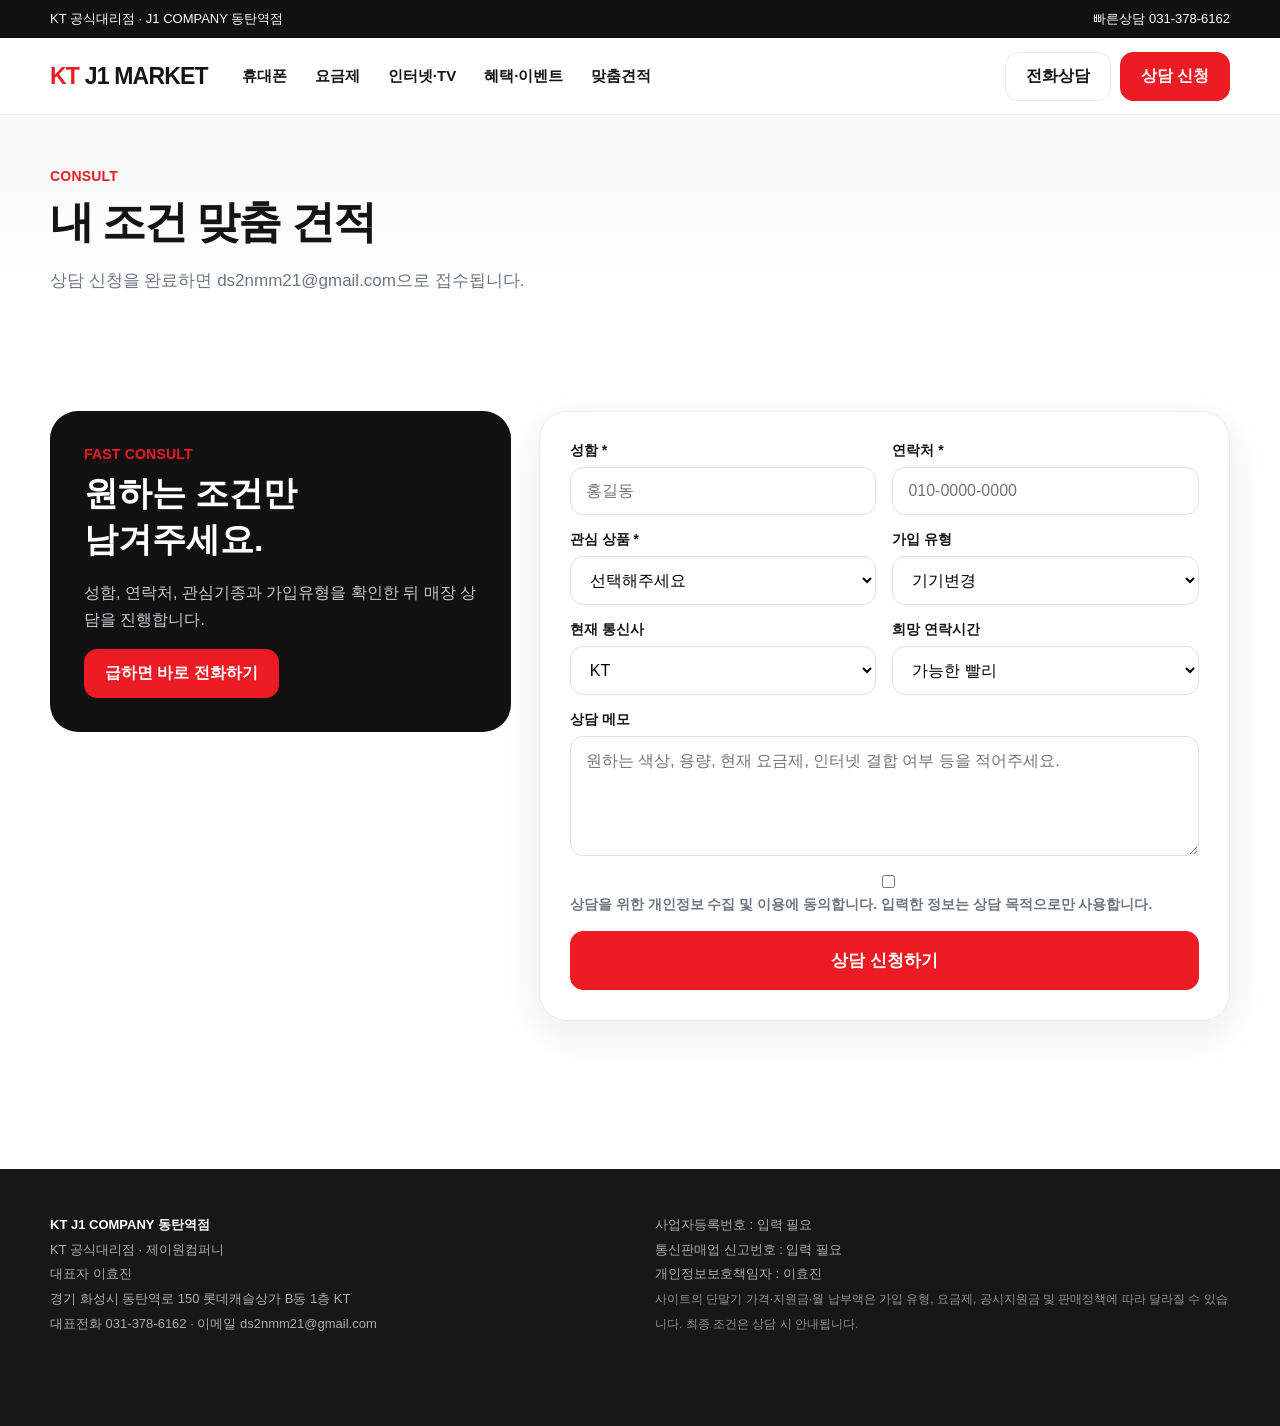
==== consult.html @ 05f2881f "Add files via upload" ====
<!doctype html><html lang="ko"><head><meta charset="utf-8"><meta name="viewport" content="width=device-width,initial-scale=1"><meta name="description" content="KT J1 COMPANY 동탄역점 휴대폰, 요금제, 인터넷TV 맞춤 상담"><title>상담 신청 | KT J1 MARKET</title><link rel="stylesheet" href="styles.css"></head><body><div class="top-strip"><div class="wrap"><span>KT 공식대리점 · J1 COMPANY 동탄역점</span><span>빠른상담 031-378-6162</span></div></div><header class="header"><div class="wrap header-row"><a class="brand" href="index.html"><b>KT</b> J1 MARKET</a><button class="menu-toggle">☰</button><nav class="nav"><a href="phones.html">휴대폰</a><a href="plans.html">요금제</a><a href="internet.html">인터넷·TV</a><a href="events.html">혜택·이벤트</a><a href="consult.html">맞춤견적</a></nav><div class="header-actions"><a class="btn" href="tel:0313786162">전화상담</a><a class="btn red" href="consult.html">상담 신청</a></div></div></header><main><section class="page-hero"><div class="wrap"><span class="eyebrow">CONSULT</span><h1>내 조건 맞춤 견적</h1><p>상담 신청을 완료하면 ds2nmm21@gmail.com으로 접수됩니다.</p></div></section><section class="section"><div class="wrap consult-wrap"><aside class="consult-copy"><span class="eyebrow">FAST CONSULT</span><h2>원하는 조건만<br>남겨주세요.</h2><p>성함, 연락처, 관심기종과 가입유형을 확인한 뒤 매장 상담을 진행합니다.</p><a class="btn red" href="tel:0313786162">급하면 바로 전화하기</a></aside><form class="form-card" action="https://formsubmit.co/ds2nmm21@gmail.com" method="POST"><input type="hidden" name="_subject" value="[KT J1 MARKET] 새로운 상담 신청"><input type="hidden" name="_next" value="https://jonecompany.github.io/dongtan-kt/thanks.html"><input type="hidden" name="_captcha" value="false"><div class="form-grid"><div class="field"><label>성함 *</label><input name="성함" required placeholder="홍길동"></div><div class="field"><label>연락처 *</label><input name="연락처" required inputmode="tel" placeholder="010-0000-0000"></div><div class="field"><label>관심 상품 *</label><select id="interest" name="관심상품" required><option value="">선택해주세요</option><option>Galaxy Z Fold8</option><option>Galaxy Z Flip8</option><option>Galaxy S26 Ultra</option><option>iPhone 17</option><option>iPhone 17 Pro</option><option>KT 모바일 요금제</option><option>인터넷·TV</option><option>기타</option></select></div><div class="field"><label>가입 유형</label><select name="가입유형"><option>기기변경</option><option>번호이동</option><option>신규가입</option><option>인터넷·TV 신규/변경</option></select></div><div class="field"><label>현재 통신사</label><select name="현재통신사"><option>KT</option><option>SKT</option><option>LG U+</option><option>알뜰폰</option><option>없음/기타</option></select></div><div class="field"><label>희망 연락시간</label><select name="희망연락시간"><option>가능한 빨리</option><option>오전</option><option>오후</option><option>저녁</option></select></div><div class="field full"><label>상담 메모</label><textarea name="상담메모" placeholder="원하는 색상, 용량, 현재 요금제, 인터넷 결합 여부 등을 적어주세요."></textarea></div><div class="field full"><label class="check"><input type="checkbox" required> 상담을 위한 개인정보 수집 및 이용에 동의합니다. 입력한 정보는 상담 목적으로만 사용합니다.</label></div><div class="field full"><button class="btn red" type="submit" style="width:100%;font-size:17px;padding:17px">상담 신청하기</button></div></div></form></div></section></main><footer class="footer"><div class="wrap footer-grid"><div><strong>KT J1 COMPANY 동탄역점</strong><br>KT 공식대리점 · 제이원컴퍼니<br>대표자 이효진<br>경기 화성시 동탄역로 150 롯데캐슬상가 B동 1층 KT<br>대표전화 031-378-6162 · 이메일 ds2nmm21@gmail.com</div><div>사업자등록번호 : 입력 필요<br>통신판매업 신고번호 : 입력 필요<br>개인정보보호책임자 : 이효진<br><span class="notice">사이트의 단말기 가격·지원금·월 납부액은 가입 유형, 요금제, 공시지원금 및 판매정책에 따라 달라질 수 있습니다. 최종 조건은 상담 시 안내됩니다.</span></div></div></footer><div class="bottom-bar"><a href="tel:0313786162">☎ 전화상담</a><a href="plans.html">요금제</a><a class="red" href="consult.html">견적 신청</a></div><script src="script.js"></script></body></html>
---- styles.css ----
:root{--kt:#ed1c24;--ink:#141414;--muted:#6f7682;--line:#e9ebef;--soft:#f6f7f9;--blue:#4776ff;--radius:24px;--shadow:0 14px 40px rgba(25,30,45,.08)}*{box-sizing:border-box}html{scroll-behavior:smooth}body{margin:0;font-family:Pretendard,-apple-system,BlinkMacSystemFont,"Segoe UI",Roboto,"Noto Sans KR",Arial,sans-serif;color:var(--ink);background:#fff}a{text-decoration:none;color:inherit}img{max-width:100%;display:block}.wrap{width:min(1180px,calc(100% - 40px));margin:auto}.top-strip{background:#111;color:#fff;font-size:13px}.top-strip .wrap{display:flex;justify-content:space-between;align-items:center;min-height:38px;gap:16px}.header{position:sticky;top:0;z-index:60;background:rgba(255,255,255,.94);backdrop-filter:blur(16px);border-bottom:1px solid rgba(0,0,0,.05)}.header-row{height:76px;display:flex;align-items:center;gap:34px}.brand{font-size:23px;font-weight:900;letter-spacing:-.8px;white-space:nowrap}.brand b{color:var(--kt)}.nav{display:flex;gap:28px;font-weight:700;font-size:15px;flex:1}.nav a:hover{color:var(--kt)}.header-actions{display:flex;gap:9px}.btn{display:inline-flex;align-items:center;justify-content:center;gap:8px;padding:13px 20px;border-radius:13px;font-weight:800;border:1px solid var(--line);background:#fff;cursor:pointer}.btn.red{background:var(--kt);border-color:var(--kt);color:#fff}.btn.dark{background:#111;color:#fff;border-color:#111}.hero{padding:32px 0 10px}.hero-grid{display:grid;grid-template-columns:1.3fr .7fr;gap:18px}.hero-main{min-height:485px;border-radius:30px;overflow:hidden;position:relative;background:#f2f2f2}.hero-main img{position:absolute;inset:0;width:100%;height:100%;object-fit:cover}.hero-overlay{position:absolute;inset:0;background:linear-gradient(90deg,rgba(0,0,0,.68) 0%,rgba(0,0,0,.32) 47%,rgba(0,0,0,.04) 72%)}.hero-copy{position:relative;z-index:2;color:#fff;padding:56px;max-width:610px}.eyebrow{font-weight:900;color:var(--kt);font-size:14px;letter-spacing:.2px}.hero-copy .eyebrow{color:#ff7075}.hero-copy h1{font-size:48px;line-height:1.08;letter-spacing:-2px;margin:12px 0 18px}.hero-copy p{font-size:18px;line-height:1.6;color:rgba(255,255,255,.86);margin:0 0 28px}.hero-side{display:grid;gap:18px}.mini-banner{border-radius:26px;padding:30px;min-height:233px;position:relative;overflow:hidden;background:linear-gradient(135deg,#fff1f2,#fff)}.mini-banner.blue{background:linear-gradient(135deg,#eef4ff,#f9fbff)}.mini-banner h3{font-size:27px;line-height:1.25;margin:8px 0 7px;letter-spacing:-1px}.mini-banner p{margin:0;color:var(--muted);line-height:1.5}.mini-banner img{position:absolute;right:-24px;bottom:-18px;width:53%;max-height:170px;object-fit:contain}.section{padding:78px 0}.section.soft{background:var(--soft)}.section-head{display:flex;align-items:end;justify-content:space-between;gap:20px;margin-bottom:28px}.section-head h2{font-size:35px;letter-spacing:-1.5px;margin:6px 0 0}.section-head p{margin:8px 0 0;color:var(--muted)}.quick-grid{display:grid;grid-template-columns:repeat(6,1fr);gap:14px}.quick{background:#fff;border:1px solid var(--line);border-radius:20px;padding:22px;text-align:center;font-weight:800;transition:.2s}.quick:hover{transform:translateY(-3px);box-shadow:var(--shadow)}.quick-icon{width:58px;height:58px;border-radius:18px;margin:0 auto 12px;background:#f1f2f4;display:grid;place-items:center;font-size:28px}.estimate{background:#111;color:#fff;border-radius:28px;padding:32px 38px;display:flex;justify-content:space-between;align-items:center;gap:30px}.estimate h3{font-size:30px;margin:4px 0 8px}.estimate p{margin:0;color:#bfc2c8}.product-grid{display:grid;grid-template-columns:repeat(4,1fr);gap:18px}.product-card{background:#fff;border:1px solid var(--line);border-radius:24px;padding:18px;transition:.2s;display:flex;flex-direction:column;min-width:0}.product-card:hover{transform:translateY(-4px);box-shadow:var(--shadow)}.product-image{height:220px;border-radius:18px;background:#fafafa;display:grid;place-items:center;overflow:hidden;margin-bottom:16px}.product-image img{width:100%;height:100%;object-fit:contain}.badge{display:inline-flex;align-self:flex-start;font-size:12px;font-weight:900;padding:6px 9px;border-radius:999px;background:#fff1f1;color:var(--kt)}.product-card h3{font-size:20px;margin:10px 0 4px;letter-spacing:-.5px}.product-card .sub{color:var(--muted);font-size:14px;min-height:38px}.price-label{font-size:12px;color:#8b9098;margin-top:16px}.price{font-size:25px;font-weight:900;margin:4px 0 14px}.benefit-grid{display:grid;grid-template-columns:repeat(3,1fr);gap:18px}.benefit{border-radius:24px;padding:28px;min-height:190px;background:#fff;border:1px solid var(--line)}.benefit h3{font-size:23px;margin:10px 0}.benefit p{color:var(--muted);line-height:1.6;margin:0}.event-grid{display:grid;grid-template-columns:1.1fr .9fr;gap:18px}.event-card{border-radius:26px;overflow:hidden;min-height:280px;position:relative;background:#111;color:#fff}.event-card img{position:absolute;inset:0;width:100%;height:100%;object-fit:cover;opacity:.68}.event-card .copy{position:relative;z-index:2;padding:32px;max-width:520px}.event-card h3{font-size:30px;margin:8px 0}.event-card p{line-height:1.6;color:rgba(255,255,255,.82)}.event-stack{display:grid;gap:18px}.event-lite{border-radius:24px;padding:28px;background:#f4f5f7}.event-lite h3{font-size:24px;margin:8px 0}.page-hero{padding:52px 0 24px;background:linear-gradient(180deg,#fafafa,#fff)}.page-hero h1{font-size:44px;letter-spacing:-2px;margin:8px 0}.page-hero p{color:var(--muted);font-size:17px}.plan-grid{display:grid;grid-template-columns:repeat(3,1fr);gap:16px}.plan-card{border:1px solid var(--line);border-radius:22px;padding:24px;background:#fff}.plan-card h3{font-size:20px;margin:8px 0}.plan-price{font-size:28px;font-weight:900;margin:8px 0}.plan-data{font-size:17px;font-weight:800}.plan-card ul{padding-left:18px;color:var(--muted);line-height:1.8}.tabs{display:flex;gap:10px;flex-wrap:wrap;margin:24px 0}.tab{padding:10px 15px;border:1px solid var(--line);border-radius:999px;font-weight:800;background:#fff}.tab.active{background:#111;color:#fff}.detail{display:grid;grid-template-columns:1fr 1fr;gap:48px;padding:52px 0}.detail-media{border-radius:28px;background:#f7f7f8;padding:28px;min-height:520px;display:grid;place-items:center}.detail-media img{max-height:460px;object-fit:contain}.detail-info h1{font-size:42px;letter-spacing:-1.6px;margin:10px 0}.detail-info .lead{color:var(--muted);line-height:1.7}.specs{display:grid;grid-template-columns:1fr 1fr;gap:12px;margin:24px 0}.spec{background:#f7f7f8;border-radius:16px;padding:16px}.spec small{color:var(--muted)}.spec strong{display:block;margin-top:5px}.consult-wrap{display:grid;grid-template-columns:.8fr 1.2fr;gap:28px;align-items:start}.consult-copy{background:#111;color:#fff;border-radius:28px;padding:34px;position:sticky;top:110px}.consult-copy h2{font-size:34px;margin:8px 0}.consult-copy p{color:#c7c9cf;line-height:1.7}.form-card{border:1px solid var(--line);border-radius:28px;padding:30px;background:#fff;box-shadow:var(--shadow)}.form-grid{display:grid;grid-template-columns:1fr 1fr;gap:16px}.field{display:flex;flex-direction:column;gap:7px}.field.full{grid-column:1/-1}.field label{font-weight:800;font-size:14px}.field input,.field select,.field textarea{width:100%;padding:14px 15px;border:1px solid #dfe2e7;border-radius:13px;font:inherit;background:#fff}.field textarea{min-height:120px;resize:vertical}.check{font-size:13px;color:var(--muted);line-height:1.5}.footer{background:#171717;color:#aaa;padding:44px 0 90px;margin-top:70px;font-size:13px;line-height:1.9}.footer strong{color:#fff}.footer-grid{display:grid;grid-template-columns:1fr 1fr;gap:30px}.bottom-bar{display:none}.empty{padding:80px;text-align:center}.notice{font-size:12px;color:#8c929a;line-height:1.7;margin-top:20px}.table-wrap{overflow:auto;border:1px solid var(--line);border-radius:22px}.price-table{width:100%;border-collapse:collapse;min-width:720px}.price-table th,.price-table td{padding:17px 18px;border-bottom:1px solid var(--line);text-align:left}.price-table th{background:#f7f7f8;font-size:13px}.price-table td strong{font-size:16px}.thanks{min-height:70vh;display:grid;place-items:center;text-align:center}.thanks-box{max-width:600px;padding:50px;border-radius:28px;border:1px solid var(--line);box-shadow:var(--shadow)}.thanks-icon{font-size:60px}.menu-toggle{display:none}
@media(max-width:900px){.wrap{width:min(100% - 28px,1180px)}.top-strip{display:none}.nav{display:none;position:absolute;top:76px;left:0;right:0;background:#fff;border-bottom:1px solid var(--line);padding:18px 22px;flex-direction:column}.nav.open{display:flex}.header-actions .btn:not(.red){display:none}.menu-toggle{display:block;border:0;background:#f4f4f5;border-radius:10px;padding:10px 12px}.hero-grid,.event-grid,.detail,.consult-wrap{grid-template-columns:1fr}.hero-main{min-height:470px}.hero-copy{padding:34px 28px}.hero-copy h1{font-size:38px}.hero-side{grid-template-columns:1fr 1fr}.quick-grid{grid-template-columns:repeat(3,1fr)}.product-grid{grid-template-columns:repeat(2,1fr)}.benefit-grid,.plan-grid{grid-template-columns:repeat(2,1fr)}.consult-copy{position:static}.footer-grid{grid-template-columns:1fr}.bottom-bar{display:grid;grid-template-columns:repeat(3,1fr);position:fixed;left:0;right:0;bottom:0;z-index:80;background:#fff;border-top:1px solid var(--line);box-shadow:0 -10px 30px rgba(0,0,0,.06)}.bottom-bar a{padding:14px 5px;text-align:center;font-size:12px;font-weight:900}.bottom-bar a.red{background:var(--kt);color:#fff}}
@media(max-width:600px){.header-row{height:66px}.brand{font-size:20px}.nav{top:66px}.hero{padding-top:14px}.hero-main{min-height:510px}.hero-main img{object-position:63% center}.hero-overlay{background:linear-gradient(180deg,rgba(0,0,0,.7),rgba(0,0,0,.32) 60%,rgba(0,0,0,.12))}.hero-copy h1{font-size:35px}.hero-copy p{font-size:15px}.hero-side{grid-template-columns:1fr}.quick-grid{grid-template-columns:repeat(3,1fr);gap:9px}.quick{padding:16px 7px;font-size:13px}.quick-icon{width:48px;height:48px}.section{padding:54px 0}.section-head h2{font-size:29px}.estimate{align-items:flex-start;flex-direction:column}.product-grid,.benefit-grid,.plan-grid{grid-template-columns:1fr}.product-image{height:260px}.page-hero h1{font-size:35px}.form-grid,.specs{grid-template-columns:1fr}.detail{gap:22px}.detail-media{min-height:350px}.detail-info h1{font-size:34px}.footer{padding-bottom:110px}}
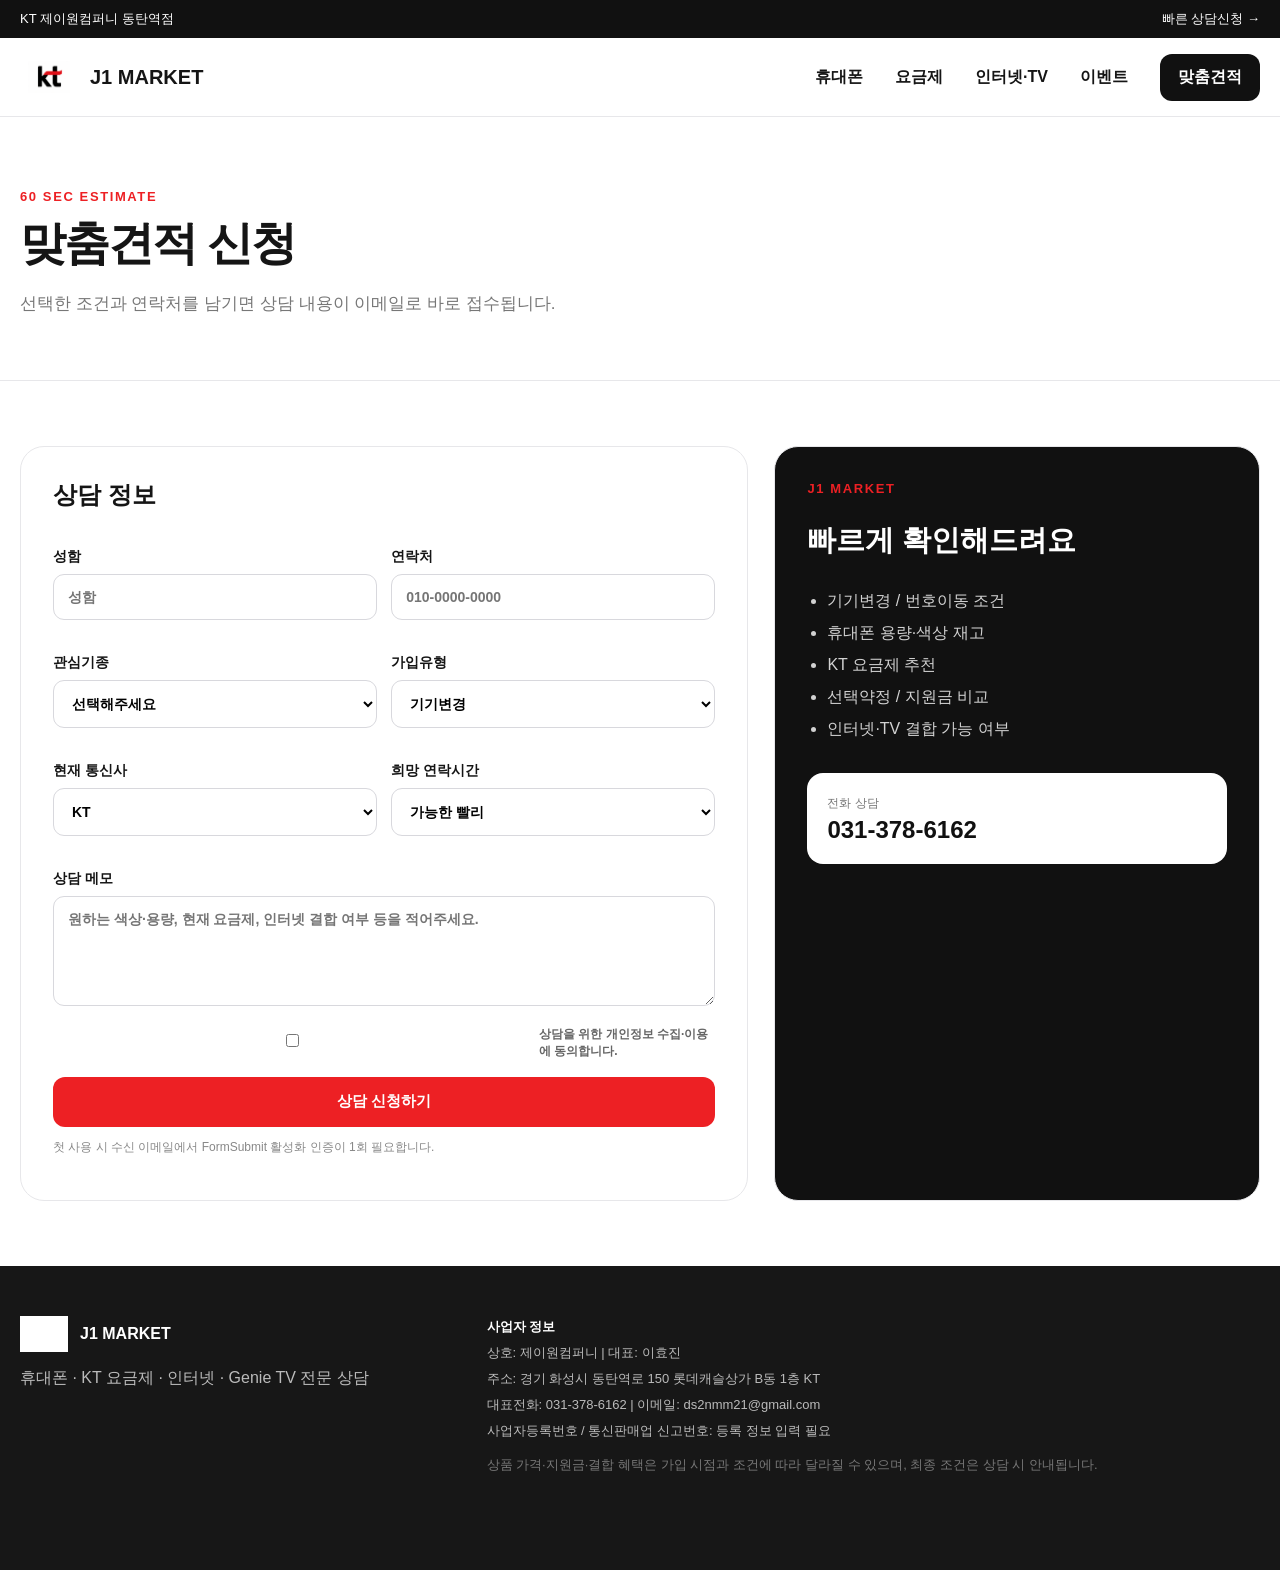
==== commit 1dbfcb71: "Add files via upload" ====
--- a/consult.html
+++ b/consult.html
@@ -1 +1 @@
-<!doctype html><html lang="ko"><head><meta charset="utf-8"><meta name="viewport" content="width=device-width,initial-scale=1"><meta name="description" content="KT J1 COMPANY 동탄역점 휴대폰, 요금제, 인터넷TV 맞춤 상담"><title>상담 신청 | KT J1 MARKET</title><link rel="stylesheet" href="styles.css"></head><body><div class="top-strip"><div class="wrap"><span>KT 공식대리점 · J1 COMPANY 동탄역점</span><span>빠른상담 031-378-6162</span></div></div><header class="header"><div class="wrap header-row"><a class="brand" href="index.html"><b>KT</b> J1 MARKET</a><button class="menu-toggle">☰</button><nav class="nav"><a href="phones.html">휴대폰</a><a href="plans.html">요금제</a><a href="internet.html">인터넷·TV</a><a href="events.html">혜택·이벤트</a><a href="consult.html">맞춤견적</a></nav><div class="header-actions"><a class="btn" href="tel:0313786162">전화상담</a><a class="btn red" href="consult.html">상담 신청</a></div></div></header><main><section class="page-hero"><div class="wrap"><span class="eyebrow">CONSULT</span><h1>내 조건 맞춤 견적</h1><p>상담 신청을 완료하면 ds2nmm21@gmail.com으로 접수됩니다.</p></div></section><section class="section"><div class="wrap consult-wrap"><aside class="consult-copy"><span class="eyebrow">FAST CONSULT</span><h2>원하는 조건만<br>남겨주세요.</h2><p>성함, 연락처, 관심기종과 가입유형을 확인한 뒤 매장 상담을 진행합니다.</p><a class="btn red" href="tel:0313786162">급하면 바로 전화하기</a></aside><form class="form-card" action="https://formsubmit.co/ds2nmm21@gmail.com" method="POST"><input type="hidden" name="_subject" value="[KT J1 MARKET] 새로운 상담 신청"><input type="hidden" name="_next" value="https://jonecompany.github.io/dongtan-kt/thanks.html"><input type="hidden" name="_captcha" value="false"><div class="form-grid"><div class="field"><label>성함 *</label><input name="성함" required placeholder="홍길동"></div><div class="field"><label>연락처 *</label><input name="연락처" required inputmode="tel" placeholder="010-0000-0000"></div><div class="field"><label>관심 상품 *</label><select id="interest" name="관심상품" required><option value="">선택해주세요</option><option>Galaxy Z Fold8</option><option>Galaxy Z Flip8</option><option>Galaxy S26 Ultra</option><option>iPhone 17</option><option>iPhone 17 Pro</option><option>KT 모바일 요금제</option><option>인터넷·TV</option><option>기타</option></select></div><div class="field"><label>가입 유형</label><select name="가입유형"><option>기기변경</option><option>번호이동</option><option>신규가입</option><option>인터넷·TV 신규/변경</option></select></div><div class="field"><label>현재 통신사</label><select name="현재통신사"><option>KT</option><option>SKT</option><option>LG U+</option><option>알뜰폰</option><option>없음/기타</option></select></div><div class="field"><label>희망 연락시간</label><select name="희망연락시간"><option>가능한 빨리</option><option>오전</option><option>오후</option><option>저녁</option></select></div><div class="field full"><label>상담 메모</label><textarea name="상담메모" placeholder="원하는 색상, 용량, 현재 요금제, 인터넷 결합 여부 등을 적어주세요."></textarea></div><div class="field full"><label class="check"><input type="checkbox" required> 상담을 위한 개인정보 수집 및 이용에 동의합니다. 입력한 정보는 상담 목적으로만 사용합니다.</label></div><div class="field full"><button class="btn red" type="submit" style="width:100%;font-size:17px;padding:17px">상담 신청하기</button></div></div></form></div></section></main><footer class="footer"><div class="wrap footer-grid"><div><strong>KT J1 COMPANY 동탄역점</strong><br>KT 공식대리점 · 제이원컴퍼니<br>대표자 이효진<br>경기 화성시 동탄역로 150 롯데캐슬상가 B동 1층 KT<br>대표전화 031-378-6162 · 이메일 ds2nmm21@gmail.com</div><div>사업자등록번호 : 입력 필요<br>통신판매업 신고번호 : 입력 필요<br>개인정보보호책임자 : 이효진<br><span class="notice">사이트의 단말기 가격·지원금·월 납부액은 가입 유형, 요금제, 공시지원금 및 판매정책에 따라 달라질 수 있습니다. 최종 조건은 상담 시 안내됩니다.</span></div></div></footer><div class="bottom-bar"><a href="tel:0313786162">☎ 전화상담</a><a href="plans.html">요금제</a><a class="red" href="consult.html">견적 신청</a></div><script src="script.js"></script></body></html>+<!doctype html><html lang="ko"><head><title>맞춤견적 | KT J1 MARKET</title><meta charset="utf-8"><meta name="viewport" content="width=device-width,initial-scale=1"><meta name="theme-color" content="#ffffff"><meta name="description" content="KT 제이원컴퍼니 동탄역점 휴대폰·요금제·인터넷TV 맞춤 상담"><link rel="stylesheet" href="styles.css"><script defer src="script.js"></script></head><body><div class="topbar"><div class="wrap topbar-inner"><span>KT 제이원컴퍼니 동탄역점</span><a href="consult.html">빠른 상담신청 →</a></div></div><header class="site-header"><div class="wrap header-inner"><a class="brand" href="index.html"><img src="assets/kt-logo.png" alt="KT"><span>J1 MARKET</span></a><nav class="desktop-nav"><a href="phones.html">휴대폰</a><a href="plans.html">요금제</a><a href="internet.html">인터넷·TV</a><a href="events.html">이벤트</a><a class="nav-cta" href="consult.html">맞춤견적</a></nav><button class="menu-btn" aria-label="메뉴 열기">☰</button></div><div class="mobile-nav"><a href="phones.html">휴대폰</a><a href="plans.html">요금제</a><a href="internet.html">인터넷·TV</a><a href="events.html">이벤트</a><a href="consult.html">맞춤견적</a></div></header><main class="submain"><section class="subhero"><div class="wrap"><span>60 SEC ESTIMATE</span><h1>맞춤견적 신청</h1><p>선택한 조건과 연락처를 남기면 상담 내용이 이메일로 바로 접수됩니다.</p></div></section><section class="consult-section"><div class="wrap consult-grid"><form class="consult-form" action="https://formsubmit.co/ds2nmm21@gmail.com" method="POST"><input type="hidden" name="_subject" value="[J1 MARKET] 신규 상담 신청"><input type="hidden" name="_captcha" value="false"><input type="hidden" name="_template" value="table"><input type="hidden" name="_next" value="https://jonecompany.github.io/dongtan-kt/thanks.html"><input type="hidden" name="선택조건" id="selectedConditions"><h2>상담 정보</h2><div class="form-grid"><label>성함<input required name="성함" autocomplete="name" placeholder="성함"></label><label>연락처<input required name="연락처" autocomplete="tel" inputmode="tel" placeholder="010-0000-0000"></label><label>관심기종<select name="관심기종" id="consultModel"><option value="">선택해주세요</option><option>Galaxy Z Fold8</option><option>Galaxy Z Flip8</option><option>Galaxy S26 Ultra</option><option>iPhone 17</option><option>iPhone 17 Pro</option><option>인터넷·TV</option></select></label><label>가입유형<select name="가입유형" id="consultJoin"><option>기기변경</option><option>번호이동</option><option>신규가입</option><option>인터넷·TV 신규</option></select></label><label>현재 통신사<select name="현재통신사"><option>KT</option><option>SKT</option><option>LG U+</option><option>알뜰폰</option><option>기타</option></select></label><label>희망 연락시간<select name="희망연락시간"><option>가능한 빨리</option><option>오전 10시~12시</option><option>오후 12시~3시</option><option>오후 3시~6시</option><option>오후 6시 이후</option></select></label></div><label>상담 메모<textarea name="상담메모" rows="5" placeholder="원하는 색상·용량, 현재 요금제, 인터넷 결합 여부 등을 적어주세요."></textarea></label><label class="privacy"><input required type="checkbox"> 상담을 위한 개인정보 수집·이용에 동의합니다.</label><button class="btn primary wide" type="submit">상담 신청하기</button><p class="form-note">첫 사용 시 수신 이메일에서 FormSubmit 활성화 인증이 1회 필요합니다.</p></form><aside class="consult-aside"><span>J1 MARKET</span><h2>빠르게 확인해드려요</h2><ul><li>기기변경 / 번호이동 조건</li><li>휴대폰 용량·색상 재고</li><li>KT 요금제 추천</li><li>선택약정 / 지원금 비교</li><li>인터넷·TV 결합 가능 여부</li></ul><a href="tel:0313786162" class="telbox"><span>전화 상담</span><strong>031-378-6162</strong></a></aside></div></section></main><footer><div class="wrap footer-grid"><div><div class="footer-brand"><img src="assets/kt-logo.png" alt="KT"><b>J1 MARKET</b></div><p>휴대폰 · KT 요금제 · 인터넷 · Genie TV 전문 상담</p></div><div class="biz"><b>사업자 정보</b><p>상호: 제이원컴퍼니 | 대표: 이효진</p><p>주소: 경기 화성시 동탄역로 150 롯데캐슬상가 B동 1층 KT</p><p>대표전화: 031-378-6162 | 이메일: ds2nmm21@gmail.com</p><p>사업자등록번호 / 통신판매업 신고번호: 등록 정보 입력 필요</p><p class="fine">상품 가격·지원금·결합 혜택은 가입 시점과 조건에 따라 달라질 수 있으며, 최종 조건은 상담 시 안내됩니다.</p></div></div></footer><div class="mobile-dock"><a href="tel:0313786162">전화상담</a><a href="consult.html">견적받기</a></div></body></html>
--- a/styles.css
+++ b/styles.css
@@ -1,3 +1,3 @@
-:root{--kt:#ed1c24;--ink:#141414;--muted:#6f7682;--line:#e9ebef;--soft:#f6f7f9;--blue:#4776ff;--radius:24px;--shadow:0 14px 40px rgba(25,30,45,.08)}*{box-sizing:border-box}html{scroll-behavior:smooth}body{margin:0;font-family:Pretendard,-apple-system,BlinkMacSystemFont,"Segoe UI",Roboto,"Noto Sans KR",Arial,sans-serif;color:var(--ink);background:#fff}a{text-decoration:none;color:inherit}img{max-width:100%;display:block}.wrap{width:min(1180px,calc(100% - 40px));margin:auto}.top-strip{background:#111;color:#fff;font-size:13px}.top-strip .wrap{display:flex;justify-content:space-between;align-items:center;min-height:38px;gap:16px}.header{position:sticky;top:0;z-index:60;background:rgba(255,255,255,.94);backdrop-filter:blur(16px);border-bottom:1px solid rgba(0,0,0,.05)}.header-row{height:76px;display:flex;align-items:center;gap:34px}.brand{font-size:23px;font-weight:900;letter-spacing:-.8px;white-space:nowrap}.brand b{color:var(--kt)}.nav{display:flex;gap:28px;font-weight:700;font-size:15px;flex:1}.nav a:hover{color:var(--kt)}.header-actions{display:flex;gap:9px}.btn{display:inline-flex;align-items:center;justify-content:center;gap:8px;padding:13px 20px;border-radius:13px;font-weight:800;border:1px solid var(--line);background:#fff;cursor:pointer}.btn.red{background:var(--kt);border-color:var(--kt);color:#fff}.btn.dark{background:#111;color:#fff;border-color:#111}.hero{padding:32px 0 10px}.hero-grid{display:grid;grid-template-columns:1.3fr .7fr;gap:18px}.hero-main{min-height:485px;border-radius:30px;overflow:hidden;position:relative;background:#f2f2f2}.hero-main img{position:absolute;inset:0;width:100%;height:100%;object-fit:cover}.hero-overlay{position:absolute;inset:0;background:linear-gradient(90deg,rgba(0,0,0,.68) 0%,rgba(0,0,0,.32) 47%,rgba(0,0,0,.04) 72%)}.hero-copy{position:relative;z-index:2;color:#fff;padding:56px;max-width:610px}.eyebrow{font-weight:900;color:var(--kt);font-size:14px;letter-spacing:.2px}.hero-copy .eyebrow{color:#ff7075}.hero-copy h1{font-size:48px;line-height:1.08;letter-spacing:-2px;margin:12px 0 18px}.hero-copy p{font-size:18px;line-height:1.6;color:rgba(255,255,255,.86);margin:0 0 28px}.hero-side{display:grid;gap:18px}.mini-banner{border-radius:26px;padding:30px;min-height:233px;position:relative;overflow:hidden;background:linear-gradient(135deg,#fff1f2,#fff)}.mini-banner.blue{background:linear-gradient(135deg,#eef4ff,#f9fbff)}.mini-banner h3{font-size:27px;line-height:1.25;margin:8px 0 7px;letter-spacing:-1px}.mini-banner p{margin:0;color:var(--muted);line-height:1.5}.mini-banner img{position:absolute;right:-24px;bottom:-18px;width:53%;max-height:170px;object-fit:contain}.section{padding:78px 0}.section.soft{background:var(--soft)}.section-head{display:flex;align-items:end;justify-content:space-between;gap:20px;margin-bottom:28px}.section-head h2{font-size:35px;letter-spacing:-1.5px;margin:6px 0 0}.section-head p{margin:8px 0 0;color:var(--muted)}.quick-grid{display:grid;grid-template-columns:repeat(6,1fr);gap:14px}.quick{background:#fff;border:1px solid var(--line);border-radius:20px;padding:22px;text-align:center;font-weight:800;transition:.2s}.quick:hover{transform:translateY(-3px);box-shadow:var(--shadow)}.quick-icon{width:58px;height:58px;border-radius:18px;margin:0 auto 12px;background:#f1f2f4;display:grid;place-items:center;font-size:28px}.estimate{background:#111;color:#fff;border-radius:28px;padding:32px 38px;display:flex;justify-content:space-between;align-items:center;gap:30px}.estimate h3{font-size:30px;margin:4px 0 8px}.estimate p{margin:0;color:#bfc2c8}.product-grid{display:grid;grid-template-columns:repeat(4,1fr);gap:18px}.product-card{background:#fff;border:1px solid var(--line);border-radius:24px;padding:18px;transition:.2s;display:flex;flex-direction:column;min-width:0}.product-card:hover{transform:translateY(-4px);box-shadow:var(--shadow)}.product-image{height:220px;border-radius:18px;background:#fafafa;display:grid;place-items:center;overflow:hidden;margin-bottom:16px}.product-image img{width:100%;height:100%;object-fit:contain}.badge{display:inline-flex;align-self:flex-start;font-size:12px;font-weight:900;padding:6px 9px;border-radius:999px;background:#fff1f1;color:var(--kt)}.product-card h3{font-size:20px;margin:10px 0 4px;letter-spacing:-.5px}.product-card .sub{color:var(--muted);font-size:14px;min-height:38px}.price-label{font-size:12px;color:#8b9098;margin-top:16px}.price{font-size:25px;font-weight:900;margin:4px 0 14px}.benefit-grid{display:grid;grid-template-columns:repeat(3,1fr);gap:18px}.benefit{border-radius:24px;padding:28px;min-height:190px;background:#fff;border:1px solid var(--line)}.benefit h3{font-size:23px;margin:10px 0}.benefit p{color:var(--muted);line-height:1.6;margin:0}.event-grid{display:grid;grid-template-columns:1.1fr .9fr;gap:18px}.event-card{border-radius:26px;overflow:hidden;min-height:280px;position:relative;background:#111;color:#fff}.event-card img{position:absolute;inset:0;width:100%;height:100%;object-fit:cover;opacity:.68}.event-card .copy{position:relative;z-index:2;padding:32px;max-width:520px}.event-card h3{font-size:30px;margin:8px 0}.event-card p{line-height:1.6;color:rgba(255,255,255,.82)}.event-stack{display:grid;gap:18px}.event-lite{border-radius:24px;padding:28px;background:#f4f5f7}.event-lite h3{font-size:24px;margin:8px 0}.page-hero{padding:52px 0 24px;background:linear-gradient(180deg,#fafafa,#fff)}.page-hero h1{font-size:44px;letter-spacing:-2px;margin:8px 0}.page-hero p{color:var(--muted);font-size:17px}.plan-grid{display:grid;grid-template-columns:repeat(3,1fr);gap:16px}.plan-card{border:1px solid var(--line);border-radius:22px;padding:24px;background:#fff}.plan-card h3{font-size:20px;margin:8px 0}.plan-price{font-size:28px;font-weight:900;margin:8px 0}.plan-data{font-size:17px;font-weight:800}.plan-card ul{padding-left:18px;color:var(--muted);line-height:1.8}.tabs{display:flex;gap:10px;flex-wrap:wrap;margin:24px 0}.tab{padding:10px 15px;border:1px solid var(--line);border-radius:999px;font-weight:800;background:#fff}.tab.active{background:#111;color:#fff}.detail{display:grid;grid-template-columns:1fr 1fr;gap:48px;padding:52px 0}.detail-media{border-radius:28px;background:#f7f7f8;padding:28px;min-height:520px;display:grid;place-items:center}.detail-media img{max-height:460px;object-fit:contain}.detail-info h1{font-size:42px;letter-spacing:-1.6px;margin:10px 0}.detail-info .lead{color:var(--muted);line-height:1.7}.specs{display:grid;grid-template-columns:1fr 1fr;gap:12px;margin:24px 0}.spec{background:#f7f7f8;border-radius:16px;padding:16px}.spec small{color:var(--muted)}.spec strong{display:block;margin-top:5px}.consult-wrap{display:grid;grid-template-columns:.8fr 1.2fr;gap:28px;align-items:start}.consult-copy{background:#111;color:#fff;border-radius:28px;padding:34px;position:sticky;top:110px}.consult-copy h2{font-size:34px;margin:8px 0}.consult-copy p{color:#c7c9cf;line-height:1.7}.form-card{border:1px solid var(--line);border-radius:28px;padding:30px;background:#fff;box-shadow:var(--shadow)}.form-grid{display:grid;grid-template-columns:1fr 1fr;gap:16px}.field{display:flex;flex-direction:column;gap:7px}.field.full{grid-column:1/-1}.field label{font-weight:800;font-size:14px}.field input,.field select,.field textarea{width:100%;padding:14px 15px;border:1px solid #dfe2e7;border-radius:13px;font:inherit;background:#fff}.field textarea{min-height:120px;resize:vertical}.check{font-size:13px;color:var(--muted);line-height:1.5}.footer{background:#171717;color:#aaa;padding:44px 0 90px;margin-top:70px;font-size:13px;line-height:1.9}.footer strong{color:#fff}.footer-grid{display:grid;grid-template-columns:1fr 1fr;gap:30px}.bottom-bar{display:none}.empty{padding:80px;text-align:center}.notice{font-size:12px;color:#8c929a;line-height:1.7;margin-top:20px}.table-wrap{overflow:auto;border:1px solid var(--line);border-radius:22px}.price-table{width:100%;border-collapse:collapse;min-width:720px}.price-table th,.price-table td{padding:17px 18px;border-bottom:1px solid var(--line);text-align:left}.price-table th{background:#f7f7f8;font-size:13px}.price-table td strong{font-size:16px}.thanks{min-height:70vh;display:grid;place-items:center;text-align:center}.thanks-box{max-width:600px;padding:50px;border-radius:28px;border:1px solid var(--line);box-shadow:var(--shadow)}.thanks-icon{font-size:60px}.menu-toggle{display:none}
-@media(max-width:900px){.wrap{width:min(100% - 28px,1180px)}.top-strip{display:none}.nav{display:none;position:absolute;top:76px;left:0;right:0;background:#fff;border-bottom:1px solid var(--line);padding:18px 22px;flex-direction:column}.nav.open{display:flex}.header-actions .btn:not(.red){display:none}.menu-toggle{display:block;border:0;background:#f4f4f5;border-radius:10px;padding:10px 12px}.hero-grid,.event-grid,.detail,.consult-wrap{grid-template-columns:1fr}.hero-main{min-height:470px}.hero-copy{padding:34px 28px}.hero-copy h1{font-size:38px}.hero-side{grid-template-columns:1fr 1fr}.quick-grid{grid-template-columns:repeat(3,1fr)}.product-grid{grid-template-columns:repeat(2,1fr)}.benefit-grid,.plan-grid{grid-template-columns:repeat(2,1fr)}.consult-copy{position:static}.footer-grid{grid-template-columns:1fr}.bottom-bar{display:grid;grid-template-columns:repeat(3,1fr);position:fixed;left:0;right:0;bottom:0;z-index:80;background:#fff;border-top:1px solid var(--line);box-shadow:0 -10px 30px rgba(0,0,0,.06)}.bottom-bar a{padding:14px 5px;text-align:center;font-size:12px;font-weight:900}.bottom-bar a.red{background:var(--kt);color:#fff}}
-@media(max-width:600px){.header-row{height:66px}.brand{font-size:20px}.nav{top:66px}.hero{padding-top:14px}.hero-main{min-height:510px}.hero-main img{object-position:63% center}.hero-overlay{background:linear-gradient(180deg,rgba(0,0,0,.7),rgba(0,0,0,.32) 60%,rgba(0,0,0,.12))}.hero-copy h1{font-size:35px}.hero-copy p{font-size:15px}.hero-side{grid-template-columns:1fr}.quick-grid{grid-template-columns:repeat(3,1fr);gap:9px}.quick{padding:16px 7px;font-size:13px}.quick-icon{width:48px;height:48px}.section{padding:54px 0}.section-head h2{font-size:29px}.estimate{align-items:flex-start;flex-direction:column}.product-grid,.benefit-grid,.plan-grid{grid-template-columns:1fr}.product-image{height:260px}.page-hero h1{font-size:35px}.form-grid,.specs{grid-template-columns:1fr}.detail{gap:22px}.detail-media{min-height:350px}.detail-info h1{font-size:34px}.footer{padding-bottom:110px}}
+:root{--kt:#ed2024;--ink:#151515;--muted:#6e6e73;--line:#e7e7ea;--soft:#f6f7f9;--max:1240px}*{box-sizing:border-box}html{scroll-behavior:smooth}body{margin:0;font-family:Pretendard,-apple-system,BlinkMacSystemFont,"Segoe UI",Roboto,"Noto Sans KR",Arial,sans-serif;color:var(--ink);background:#fff}a{text-decoration:none;color:inherit}img{max-width:100%;display:block}.wrap{width:min(var(--max),calc(100% - 40px));margin:auto}.topbar{background:#111;color:#fff;font-size:13px}.topbar-inner{height:38px;display:flex;align-items:center;justify-content:space-between}.site-header{position:sticky;top:0;z-index:50;background:rgba(255,255,255,.96);border-bottom:1px solid var(--line);backdrop-filter:blur(15px)}.header-inner{height:78px;display:flex;align-items:center;justify-content:space-between}.brand{display:flex;align-items:center;gap:12px;font-weight:900;font-size:20px}.brand img{width:58px;height:32px;object-fit:contain}.desktop-nav{display:flex;align-items:center;gap:32px;font-weight:700}.desktop-nav a{padding:28px 0}.nav-cta{background:#111;color:#fff!important;padding:13px 18px!important;border-radius:12px}.menu-btn,.mobile-nav{display:none}.hero{padding:64px 0 54px;background:linear-gradient(120deg,#fff 0,#f7f7f8 55%,#f1f2f5 100%)}.hero-grid{display:grid;grid-template-columns:1.05fr .95fr;gap:52px;align-items:center}.eyebrow,.section-head>span,.subhero span,.estimate-inner span,.internet-promo span,.event-card>span,.consult-aside>span,.event-list article>div:last-child>span{font-size:13px;font-weight:900;letter-spacing:1.6px;color:var(--kt)}.hero h1{font-size:54px;line-height:1.12;letter-spacing:-2.6px;margin:15px 0 22px}.hero h1 em{font-style:normal;color:var(--kt)}.hero p{font-size:18px;line-height:1.75;color:#555;margin:0}.hero-actions{display:flex;gap:10px;margin-top:30px}.btn{display:inline-flex;align-items:center;justify-content:center;min-height:50px;padding:0 22px;border-radius:12px;font-weight:800;border:0;cursor:pointer;font-size:15px}.btn.primary{background:var(--kt);color:#fff}.btn.ghost{border:1px solid #cfcfd4;background:#fff}.btn.light{background:#fff;color:#111}.btn.wide{width:100%}.hero-pills{display:flex;flex-wrap:wrap;gap:8px;margin-top:24px}.hero-pills span{background:#fff;border:1px solid var(--line);padding:8px 11px;border-radius:99px;font-size:13px;color:#555}.hero-card{position:relative;background:#fff;border-radius:30px;padding:22px;box-shadow:0 28px 70px rgba(0,0,0,.12);overflow:hidden}.hero-card img{width:100%;aspect-ratio:1.36/1;object-fit:cover;border-radius:20px}.hero-badge{position:absolute;left:38px;top:38px;z-index:2;background:var(--kt);color:#fff;padding:8px 11px;border-radius:8px;font-weight:900;font-size:12px}.hero-card-copy{padding:18px 4px 4px;display:flex;justify-content:space-between;gap:10px;align-items:center}.hero-card-copy strong{font-size:19px}.hero-card-copy span{font-size:13px;color:#777}.quick,.products,.benefits,.events-preview,.plan-section,.events-page{padding:92px 0}.section-head{margin-bottom:34px}.section-head span{display:block;margin-bottom:10px}.section-head h2{font-size:36px;letter-spacing:-1.5px;margin:0}.section-head p{color:#777}.section-head.split{display:flex;justify-content:space-between;align-items:end}.quick-grid{display:grid;grid-template-columns:repeat(5,1fr);gap:14px}.quick-grid a{border:1px solid var(--line);border-radius:20px;padding:25px 22px;transition:.2s;background:#fff}.quick-grid a:hover,.product-card:hover{transform:translateY(-4px);box-shadow:0 15px 40px rgba(0,0,0,.08)}.quick-grid b{display:grid;place-items:center;width:42px;height:42px;background:var(--soft);border-radius:13px;margin-bottom:22px}.quick-grid strong{display:block;font-size:18px;margin-bottom:7px}.quick-grid span{font-size:13px;color:#777}.estimate-band{padding:28px 0}.estimate-inner{background:#151515;color:#fff;padding:50px 56px;border-radius:28px;display:flex;align-items:center;justify-content:space-between}.estimate-inner h2{font-size:34px;letter-spacing:-1.5px;margin:10px 0}.estimate-inner p{color:#c8c8cc}.product-grid{display:grid;grid-template-columns:repeat(4,1fr);gap:18px}.product-card{position:relative;border:1px solid var(--line);border-radius:22px;padding:20px;background:#fff;transition:.2s}.product-card .tag{position:absolute;left:18px;top:18px}.tag{display:inline-flex;background:#111;color:#fff;padding:7px 9px;border-radius:7px;font-size:11px;font-weight:900}.tag.apple{background:#ececef;color:#111}.product-card img{width:100%;height:245px;object-fit:contain;margin:22px 0 12px}.product-card h3{font-size:20px;margin:12px 0 5px}.product-card p{color:#777;font-size:14px}.product-card strong{font-size:14px;color:var(--kt)}.benefits{background:#f7f7f8}.benefit-grid{display:grid;grid-template-columns:repeat(3,1fr);gap:18px}.benefit-grid article{background:#fff;border-radius:22px;padding:32px}.benefit-grid b{color:var(--kt);font-size:13px}.benefit-grid h3{font-size:21px}.benefit-grid p{color:#777;line-height:1.7}.internet-promo{padding:92px 0}.internet-promo-inner{background:#eef4ff;border-radius:30px;padding:58px;display:grid;grid-template-columns:1fr .8fr;gap:50px;align-items:center}.internet-promo h2{font-size:40px;letter-spacing:-2px;margin:12px 0}.internet-promo p{color:#627084}.mini-quote{background:#fff;border-radius:24px;padding:30px;box-shadow:0 12px 40px rgba(0,0,0,.07)}.mini-quote span{color:#58729d}.mini-quote strong{display:block;font-size:23px;margin:11px 0}.mini-quote a{font-weight:900;color:#3564a6}.event-grid{display:grid;grid-template-columns:repeat(3,1fr);gap:18px}.event-card{min-height:250px;border-radius:24px;padding:28px;display:flex;flex-direction:column;justify-content:flex-end}.event-card h3{font-size:25px;line-height:1.25;margin:10px 0}.event-card p{margin:0}.event-card.dark{background:#181818;color:#fff}.event-card.red{background:#ffeded;color:#8d1418}.event-card.soft{background:#eef4ff;color:#1f4c8a}footer{background:#171717;color:#bbb;padding:50px 0 90px}.footer-grid{display:grid;grid-template-columns:.7fr 1.3fr;gap:50px}.footer-brand{display:flex;align-items:center;gap:12px;color:#fff}.footer-brand img{width:48px;filter:brightness(0) invert(1)}.biz{font-size:13px;line-height:1.7}.biz b{color:#fff}.biz p{margin:4px 0}.fine{color:#777;margin-top:12px!important}.subhero{padding:70px 0 48px;border-bottom:1px solid var(--line)}.subhero h1{font-size:46px;margin:8px 0 12px;letter-spacing:-2px}.subhero p{color:#777;font-size:17px}.filter-row,.plan-tabs{display:flex;gap:8px;margin-bottom:28px;flex-wrap:wrap}.filter,.plan-tab{border:1px solid var(--line);background:#fff;border-radius:999px;padding:10px 18px;font-weight:800;cursor:pointer}.filter.active,.plan-tab.active{background:#111;color:#fff;border-color:#111}.notice{display:flex;gap:12px;background:#f8f8f9;padding:16px 18px;border-radius:14px;margin-bottom:20px;font-size:14px}.notice span{color:#666}.plan-grid{display:grid;grid-template-columns:repeat(3,1fr);gap:16px}.plan-card{border:1px solid var(--line);border-radius:20px;padding:24px}.plan-card .ptype{font-size:12px;color:var(--kt);font-weight:900}.plan-card h3{font-size:22px;margin:10px 0}.plan-card .price{font-size:27px;font-weight:900}.plan-card p{color:#666;line-height:1.65}.plan-card a{font-weight:900;color:var(--kt)}.builder-grid{display:grid;grid-template-columns:1fr .8fr;gap:30px;padding:70px 0}.builder-panel,.quote-card,.consult-form,.consult-aside{border:1px solid var(--line);border-radius:24px;padding:32px}.builder-panel h2{margin-top:0}.builder-panel label,.consult-form label{display:block;font-weight:700;font-size:14px;margin:17px 0}.builder-panel select,.consult-form input,.consult-form select,.consult-form textarea,.product-config select{width:100%;padding:14px;border:1px solid #d8d8dd;border-radius:11px;margin-top:8px;background:#fff;font:inherit}.checkline{display:flex!important;gap:10px;align-items:center}.checkline input{width:auto}.quote-card{background:#111;color:#fff}.quote-card>span{font-size:13px;color:#aaa}.quote-card h2{font-size:36px;margin:10px 0}.quote-card p{color:#aaa;line-height:1.7}.events-page{padding-top:60px}.event-list{display:flex;flex-direction:column;gap:28px}.event-list article{display:grid;grid-template-columns:1fr 1fr;border:1px solid var(--line);border-radius:25px;overflow:hidden;align-items:center}.event-list article>div:last-child{padding:40px}.event-list h2{font-size:30px;letter-spacing:-1px}.event-list p{color:#777}.event-visual{height:320px}.event-visual img{width:100%;height:100%;object-fit:cover}.product-detail{padding:70px 0}.product-detail-grid{display:grid;grid-template-columns:.9fr 1.1fr;gap:60px}.product-image-box{background:#f7f7f8;border-radius:28px;padding:45px;position:relative}.product-image-box .tag{position:absolute;left:28px;top:28px}.product-image-box img{width:100%;height:520px;object-fit:contain}.product-config h1{font-size:40px;letter-spacing:-1.6px;margin:10px 0}.product-config>p{color:#777}.config-grid{display:grid;grid-template-columns:1fr 1fr;gap:12px;margin-top:26px}.config-grid label{font-size:13px;font-weight:800}.price-box{background:#111;color:#fff;border-radius:20px;padding:24px;margin:24px 0}.price-box>div{display:flex;align-items:end;justify-content:space-between;gap:20px}.price-box strong{font-size:34px}.price-box p,.price-box small{color:#aaa}.consult-section{padding:65px 0}.consult-grid{display:grid;grid-template-columns:1.2fr .8fr;gap:26px}.consult-form h2{margin-top:0}.form-grid{display:grid;grid-template-columns:1fr 1fr;gap:0 14px}.privacy{font-size:12px!important;color:#666;display:flex!important;align-items:flex-start;gap:8px}.form-note{font-size:12px;color:#888}.consult-aside{background:#111;color:#fff}.consult-aside h2{font-size:29px}.consult-aside ul{padding-left:20px;line-height:2;color:#d2d2d2}.telbox{display:block;background:#fff;color:#111;padding:20px;border-radius:16px;margin-top:28px}.telbox span{font-size:12px;color:#777}.telbox strong{display:block;font-size:24px;margin-top:4px}.thanks{min-height:70vh;display:grid;place-items:center;background:#f7f7f8;padding:60px 20px}.thanks-card{background:#fff;border-radius:28px;padding:60px;text-align:center;box-shadow:0 18px 60px rgba(0,0,0,.08)}.check{width:64px;height:64px;border-radius:50%;background:var(--kt);color:#fff;display:grid;place-items:center;font-size:30px;margin:0 auto 20px}.mobile-dock{display:none}
+@media(max-width:900px){.desktop-nav{display:none}.menu-btn{display:block;border:0;background:#fff;font-size:25px}.mobile-nav.open{display:grid;padding:0 20px 20px;background:#fff}.mobile-nav a{padding:14px 0;border-bottom:1px solid var(--line);font-weight:800}.hero{padding:38px 0}.hero-grid,.product-detail-grid,.builder-grid,.consult-grid,.internet-promo-inner,.footer-grid,.event-list article{grid-template-columns:1fr}.hero h1{font-size:39px}.quick-grid{grid-template-columns:repeat(2,1fr)}.quick-grid a:last-child{grid-column:span 2}.product-grid{grid-template-columns:repeat(2,1fr)}.benefit-grid,.plan-grid,.event-grid{grid-template-columns:1fr}.estimate-inner{padding:34px;display:block}.section-head h2{font-size:30px}.internet-promo-inner{padding:34px}.product-image-box img{height:380px}.mobile-dock{display:grid;grid-template-columns:1fr 1.3fr;position:fixed;bottom:0;left:0;right:0;z-index:90;background:#fff;border-top:1px solid var(--line);padding:10px 12px;gap:8px}.mobile-dock a{display:grid;place-items:center;padding:13px;border-radius:11px;background:#111;color:#fff;font-weight:900}.mobile-dock a:last-child{background:var(--kt)}body{padding-bottom:66px}}
+@media(max-width:560px){.wrap{width:min(var(--max),calc(100% - 26px))}.header-inner{height:66px}.hero h1{font-size:34px}.hero p{font-size:15px}.hero-actions{flex-direction:column}.hero-actions .btn{width:100%}.quick,.products,.benefits,.events-preview,.plan-section,.events-page{padding:62px 0}.product-grid{grid-template-columns:1fr}.product-card img{height:260px}.section-head.split{display:block}.estimate-inner h2{font-size:28px}.internet-promo h2{font-size:31px}.subhero h1{font-size:37px}.form-grid,.config-grid{grid-template-columns:1fr}.product-image-box{padding:28px}.product-image-box img{height:330px}.product-config h1{font-size:33px}.price-box>div{display:block}.price-box strong{display:block;margin-top:8px}.notice{display:block}}
